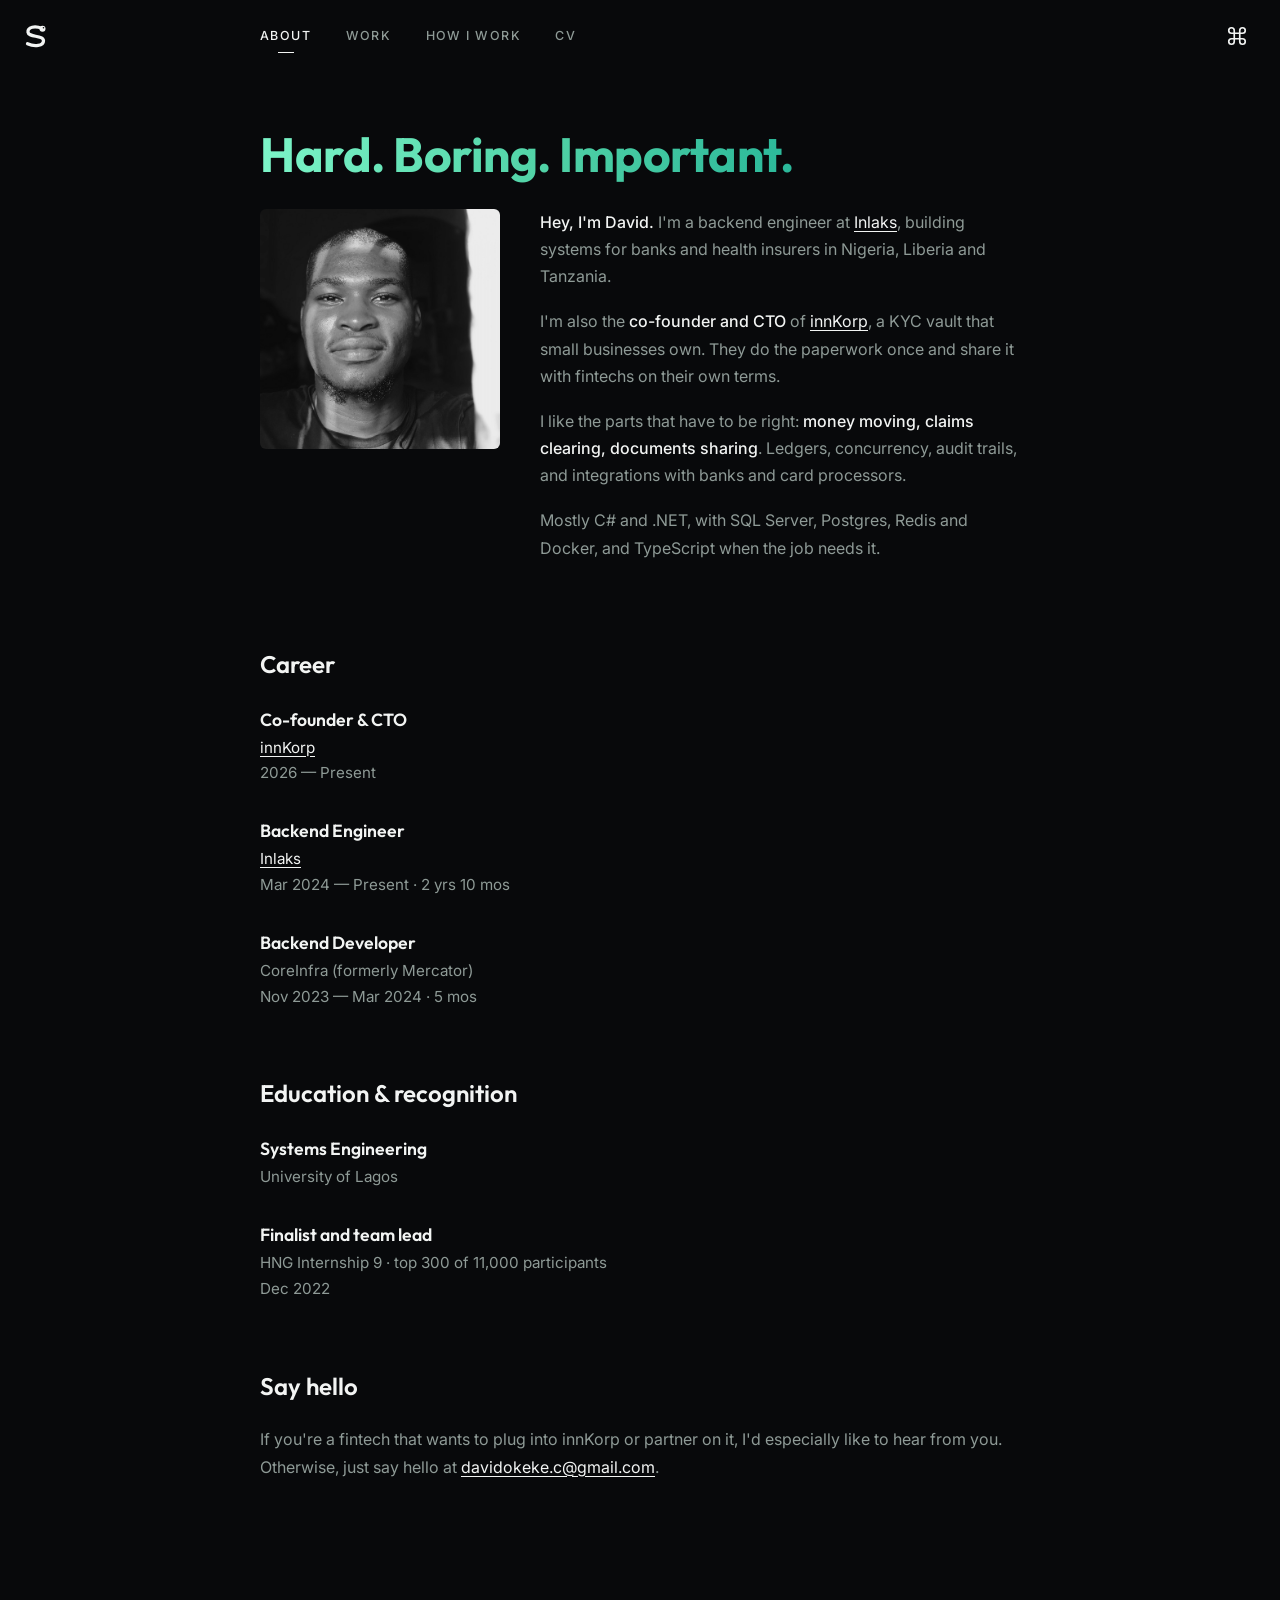
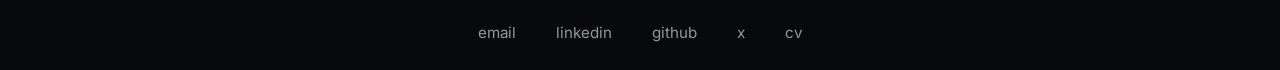
==== about/index.html @ 4d6401d3 "Rebuild the site as a few quiet pages with a command menu Split the single long page into Home, Abou" ====
<!DOCTYPE html>
<html lang="en">

<head>
    <meta charset="utf-8">
    <meta name="viewport" content="width=device-width, initial-scale=1">
    <meta name="author" content="David Okeke">
    <meta name="description" content="About David Okeke: backend engineer at Inlaks and co-founder and CTO of innKorp.">
    <meta name="theme-color" content="#08090b">
    <link rel="canonical" href="https://dcwhitesnake.github.io/about/">
    <meta property="og:type" content="profile">
    <meta property="og:url" content="https://dcwhitesnake.github.io/about/">
    <meta property="og:title" content="About · David Okeke">
    <meta property="og:description" content="Backend engineer at Inlaks. Co-founder and CTO of innKorp.">
    <meta property="og:image" content="https://dcwhitesnake.github.io/img/og-card.png">
    <meta name="twitter:card" content="summary_large_image">
    <meta name="twitter:creator" content="@dc_okeke">
    <link rel="icon" href="/favicon.svg" type="image/svg+xml">
    <link rel="apple-touch-icon" sizes="180x180" href="/apple-touch-icon.png">
    <link rel="icon" type="image/png" sizes="32x32" href="/favicon-32x32.png">
    <link rel="manifest" href="/site.webmanifest">
    <link rel="preconnect" href="https://fonts.googleapis.com">
    <link rel="preconnect" href="https://fonts.gstatic.com" crossorigin>
    <link rel="stylesheet" href="https://fonts.googleapis.com/css2?family=Outfit:wght@500;600;700&family=Inter:wght@400;500;600&family=JetBrains+Mono:wght@400;500&display=swap">
    <link rel="stylesheet" href="/css/styles.css">
    <script src="/js/main.js" defer></script>
    <script data-goatcounter="https://davidokeke.goatcounter.com/count" async src="https://gc.zgo.at/count.js"></script>
    <title>About · David Okeke</title>
</head>

<body>
    <a class="skip" href="#main">Skip to content</a>

    <header class="header">
        <a class="brand" href="/" aria-label="Home">
            <svg viewBox="8 6 52 52" aria-hidden="true"><path d="M44 17C30 11 15 14 16 24.5C17 35 47 30 47 41.5C47 52 29 54 15 47.5" fill="none" stroke="currentColor" stroke-width="6.5" stroke-linecap="round"/><circle cx="45" cy="17.5" r="6" fill="currentColor"/><circle class="brand-eye" cx="47" cy="15.6" r="1.6"/></svg>
        </a>
        <nav class="nav" aria-label="Primary">
            <ul>
                <li><a href="/about/" aria-current="page">About</a></li>
                <li><a href="/work/">Work</a></li>
                <li><a href="/how-i-work/">How I work</a></li>
                <li><a href="/David_Okeke_CV.pdf" data-goatcounter-click="nav-cv">CV</a></li>
            </ul>
        </nav>
        <button class="cmd-button" type="button" aria-label="Open command menu" data-palette-open>
            <svg viewBox="0 0 24 24" aria-hidden="true"><path d="M9 6a3 3 0 1 0-3 3h12a3 3 0 1 0-3-3v12a3 3 0 1 0 3-3H6a3 3 0 1 0 3 3Z"/></svg>
        </button>
    </header>

    <main id="main">
        <article class="page">
            <h1 class="page-title"><span class="gradient">Hard. Boring. Important.</span></h1>

            <div class="intro">
                <img src="/img/profilephoto_1.jpg" width="240" height="240" alt="Portrait of David Okeke">
                <div class="prose">
                    <p><strong>Hey, I'm David.</strong> I'm a backend engineer at <a href="https://www.inlaks.com/">Inlaks</a>, building systems for banks and health insurers in Nigeria, Liberia and Tanzania.</p>
                    <p>I'm also the <strong>co-founder and CTO</strong> of <a href="https://innkorp.com">innKorp</a>, a KYC vault that small businesses own. They do the paperwork once and share it with fintechs on their own terms.</p>
                    <p>I like the parts that have to be right: <strong>money moving, claims clearing, documents sharing</strong>. Ledgers, concurrency, audit trails, and integrations with banks and card processors.</p>
                    <p>Mostly C# and .NET, with SQL Server, Postgres, Redis and Docker, and TypeScript when the job needs it.</p>
                </div>
            </div>

            <h2>Career</h2>
            <ol class="career">
                <li>
                    <h3>Co-founder &amp; CTO</h3>
                    <p><a href="https://innkorp.com">innKorp</a></p>
                    <p>2026 — Present</p>
                </li>
                <li>
                    <h3>Backend Engineer</h3>
                    <p><a href="https://www.inlaks.com/">Inlaks</a></p>
                    <p><span data-from="2024-03">Mar 2024</span> — Present</p>
                </li>
                <li>
                    <h3>Backend Developer</h3>
                    <p>CoreInfra (formerly Mercator)</p>
                    <p><span data-from="2023-11" data-to="2024-03">Nov 2023</span> — Mar 2024</p>
                </li>
            </ol>

            <h2>Education &amp; recognition</h2>
            <ol class="career">
                <li>
                    <h3>Systems Engineering</h3>
                    <p>University of Lagos</p>
                </li>
                <li>
                    <h3>Finalist and team lead</h3>
                    <p>HNG Internship 9 · top 300 of 11,000 participants</p>
                    <p>Dec 2022</p>
                </li>
            </ol>

            <h2>Say hello</h2>
            <div class="prose">
                <p>If you're a fintech that wants to plug into innKorp or partner on it, I'd especially like to hear from you. Otherwise, just say hello at <a href="mailto:davidokeke.c@gmail.com" data-goatcounter-click="contact-email">davidokeke.c@gmail.com</a>.</p>
            </div>
        </article>
    </main>

    <footer class="footer">
        <ul>
            <li><a href="mailto:davidokeke.c@gmail.com" data-goatcounter-click="contact-email">email</a></li>
            <li><a href="https://www.linkedin.com/in/david-okeke-chihurumnanya/" data-goatcounter-click="contact-linkedin">linkedin</a></li>
            <li><a href="https://github.com/DCWhiteSnake" data-goatcounter-click="contact-github">github</a></li>
            <li><a href="https://x.com/dc_okeke" data-goatcounter-click="contact-x">x</a></li>
            <li><a href="/David_Okeke_CV.pdf" data-goatcounter-click="contact-cv">cv</a></li>
        </ul>
    </footer>

    <div class="toast" role="status" aria-live="polite"></div>
</body>

</html>
---- css/styles.css ----
:root {
        color-scheme: dark;
        --bg: #08090b;
        --surface: #111317;
        --surface-2: #181b20;
        --text: #f2f4f3;
        --muted: #8e9a96;
        --faint: #5d6763;
        --border: #23282b;
        --accent: #4fd1a5;
        --accent-2: #7cf5c8;
        --map-dot: #262d2b;
        --gradient: linear-gradient(90deg, #7cf5c8, #4fd1a5 55%, #2bb89a);

        --display: Outfit, Inter, system-ui, sans-serif;
        --sans: Inter, system-ui, -apple-system, "Segoe UI", Roboto, sans-serif;
        --mono: "JetBrains Mono", ui-monospace, Consolas, monospace;
        --ease: cubic-bezier(0.2, 0.7, 0.2, 1);
}

*,
*::before,
*::after {
        box-sizing: border-box;
}

html {
        -webkit-text-size-adjust: 100%;
}

body {
        display: flex;
        flex-direction: column;
        min-height: 100vh;
        min-height: 100svh;
        margin: 0;
        overflow-x: clip;
        background: var(--bg);
        color: var(--text);
        font-family: var(--sans);
        font-size: 16px;
        line-height: 1.7;
        -webkit-font-smoothing: antialiased;
}

a {
        color: inherit;
}

a:focus-visible,
button:focus-visible {
        outline: 2px solid var(--accent);
        outline-offset: 3px;
        border-radius: 4px;
}

img {
        max-width: 100%;
        display: block;
}

code {
        font-family: var(--mono);
        font-size: 0.85em;
}

.skip {
        position: absolute;
        left: 16px;
        top: -60px;
        z-index: 100;
        padding: 8px 14px;
        background: var(--surface);
        border-radius: 8px;
}

.skip:focus {
        top: 12px;
}

/* Header: logo left, nav in the content column, command button right */
.header {
        display: grid;
        grid-template-columns: 1fr minmax(0, 760px) 1fr;
        align-items: center;
        gap: 16px;
        height: 72px;
        padding: 0 24px;
}

.brand {
        justify-self: start;
        display: inline-flex;
        color: var(--text);
}

.brand svg {
        width: 26px;
        height: 26px;
}

.brand-eye {
        fill: var(--bg);
}

.nav ul {
        display: flex;
        flex-wrap: wrap;
        gap: 4px 34px;
        margin: 0;
        padding: 0;
        list-style: none;
}

.nav a {
        position: relative;
        display: inline-block;
        padding: 6px 0;
        color: var(--muted);
        font-size: 0.78rem;
        font-weight: 500;
        letter-spacing: 0.12em;
        text-transform: uppercase;
        text-decoration: none;
        transition: color 0.2s;
}

.nav a:hover {
        color: var(--text);
}

.nav a[aria-current="page"] {
        color: var(--text);
}

.nav a[aria-current="page"]::after {
        content: "";
        position: absolute;
        left: 50%;
        bottom: 0;
        width: 16px;
        height: 1px;
        background: var(--text);
        transform: translateX(-50%);
}

.cmd-button {
        justify-self: end;
        display: grid;
        place-items: center;
        width: 38px;
        height: 38px;
        padding: 0;
        color: var(--text);
        background: none;
        border: 0;
        border-radius: 8px;
        cursor: pointer;
        transition: background-color 0.2s;
}

.cmd-button:hover {
        background: var(--surface-2);
}

.cmd-button svg {
        width: 22px;
        height: 22px;
        fill: none;
        stroke: currentColor;
        stroke-width: 1.8;
}

/* Page column */
main {
        flex: 1;
        width: 100%;
        max-width: 808px;
        margin: 0 auto;
        padding: 0 24px;
}

.page {
        padding: 56px 0 96px;
}

.page-title {
        margin: 0 0 28px;
        font-family: var(--display);
        font-size: clamp(2.2rem, 6vw, 3rem);
        font-weight: 700;
        line-height: 1.1;
        letter-spacing: -0.01em;
}

.gradient {
        background: var(--gradient);
        -webkit-background-clip: text;
        background-clip: text;
        color: transparent;
}

.lead {
        max-width: 60ch;
        margin: 0 0 20px;
        color: var(--muted);
}

.lead strong,
.prose strong {
        color: var(--text);
        font-weight: 500;
}

h2 {
        margin: 64px 0 20px;
        font-family: var(--display);
        font-size: 1.5rem;
        font-weight: 600;
}

/* Home */
.home {
        position: relative;
        display: flex;
        flex-direction: column;
        justify-content: center;
        min-height: calc(100svh - 72px - 72px);
        padding-bottom: 40px;
}

.home h1 {
        margin: 0;
        font-family: var(--display);
        font-size: clamp(2.6rem, 8vw, 3.4rem);
        font-weight: 700;
        line-height: 1.1;
        letter-spacing: -0.01em;
}

.home-role {
        margin: 18px 0 0;
        font-size: 1.05rem;
}

.home-role a {
        text-decoration-thickness: 1px;
        text-underline-offset: 4px;
}

.home-line {
        max-width: 46ch;
        margin: 6px 0 0;
        color: var(--muted);
        font-size: 1.05rem;
}

.start {
        display: inline-flex;
        align-items: center;
        gap: 6px;
        margin-top: 34px;
        padding: 0;
        color: var(--text);
        background: none;
        border: 0;
        font: inherit;
        font-weight: 600;
        cursor: pointer;
}

.start kbd {
        padding: 1px 6px;
        color: var(--bg);
        background: var(--muted);
        border-radius: 4px;
        font-family: var(--mono);
        font-size: 0.85rem;
        font-weight: 500;
}

.start svg {
        width: 16px;
        height: 16px;
        fill: none;
        stroke: currentColor;
        stroke-width: 2;
        transition: transform 0.3s var(--ease);
}

.start:hover svg {
        transform: translateX(4px);
}

.start .touch {
        display: none;
}

@media (hover: none) {
        .start .keys {
                display: none;
        }

        .start .touch {
                display: inline;
        }
}

/* the snake: small, quiet, and only on the home page */
.snake {
        position: fixed;
        inset: 0;
        z-index: -1;
        width: 100%;
        height: 100%;
        pointer-events: none;
}

/* About */
.intro {
        display: grid;
        grid-template-columns: 240px 1fr;
        gap: 40px;
        align-items: start;
}

.intro img {
        width: 240px;
        height: 240px;
        object-fit: cover;
        border-radius: 6px;
        filter: grayscale(1);
}

.prose p {
        margin: 0 0 18px;
        color: var(--muted);
}

.prose a {
        color: var(--text);
        text-underline-offset: 3px;
}

.career {
        margin: 0;
        padding: 0;
        list-style: none;
}

.career li {
        margin-bottom: 30px;
}

.career h3 {
        margin: 0;
        font-family: var(--display);
        font-size: 1.1rem;
        font-weight: 600;
}

.career p {
        margin: 0;
        color: var(--muted);
        font-size: 0.95rem;
}

.career a {
        color: var(--text);
        text-underline-offset: 3px;
}

/* Work */
.work-grid {
        margin-top: 40px;
        display: grid;
        grid-template-columns: 1fr 300px;
        gap: 48px;
        align-items: start;
}

.builds {
        margin: 0;
        padding: 0;
        list-style: none;
}

.build {
        padding: 22px 0 24px;
        border-top: 1px solid var(--border);
}

.build:first-child {
        padding-top: 0;
        border-top: 0;
}

.build-where {
        margin: 0 0 4px;
        color: var(--faint);
        font-family: var(--mono);
        font-size: 0.75rem;
        transition: color 0.3s;
}

.build h3 {
        margin: 0 0 6px;
        font-family: var(--display);
        font-size: 1.35rem;
        font-weight: 600;
}

.build h3 a {
        text-underline-offset: 4px;
}

.build p {
        margin: 0;
        color: var(--muted);
}

.build-stat {
        margin-top: 12px !important;
        font-size: 0.9rem;
}

.build-stat strong {
        margin-right: 6px;
        color: var(--text);
        font-family: var(--display);
        font-size: 1.35rem;
        font-weight: 600;
}

.build.is-active .build-where {
        color: var(--accent);
}

.map {
        position: sticky;
        top: 32px;
        margin: 0;
}

.map svg {
        width: 100%;
        height: auto;
        overflow: visible;
}

.map .dot {
        fill: var(--map-dot);
}

.map .land path {
        fill: url(#dots);
        stroke: var(--border);
        stroke-width: 1.5;
}

.map .arc {
        fill: none;
        stroke: var(--accent);
        stroke-width: 2;
        stroke-dasharray: 4 7;
        opacity: 0.5;
}

.pin {
        cursor: pointer;
}

.pin-glow {
        fill: var(--accent);
        opacity: 0;
        transition: opacity 0.4s;
}

.pin-ring {
        fill: none;
        stroke: var(--accent);
        stroke-width: 2;
        opacity: 0.6;
}

.pin-core {
        fill: var(--accent);
}

.pin text {
        fill: var(--muted);
        font-family: var(--mono);
        font-size: 20px;
        transition: fill 0.3s;
}

.pin.is-active .pin-glow {
        opacity: 0.18;
}

.pin.is-active text {
        fill: var(--text);
}

.stack-line {
        margin: 32px 0 0;
        padding-top: 22px;
        border-top: 1px solid var(--border);
        color: var(--muted);
        font-size: 0.95rem;
}

/* How I work: the guide mock */
.mock {
        margin-top: 40px;
        overflow: hidden;
        background: var(--surface);
        border: 1px solid var(--border);
        border-radius: 10px;
        font-size: 0.85rem;
}

.mock-title {
        margin: 0;
        padding: 12px 18px;
        border-bottom: 1px solid var(--border);
        color: var(--muted);
        font-family: var(--mono);
        font-size: 0.75rem;
}

.guide-body {
        display: grid;
        grid-template-columns: 190px 1fr;
}

.guide-toc {
        margin: 0;
        padding: 16px 0;
        border-right: 1px solid var(--border);
        list-style: none;
        counter-reset: toc;
}

.guide-toc li {
        padding: 3px 18px;
        color: var(--muted);
        counter-increment: toc;
}

.guide-toc li::before {
        content: counter(toc) ".";
        display: inline-block;
        width: 24px;
        color: var(--faint);
        font-family: var(--mono);
        font-size: 0.75rem;
}

.guide-toc li.is-here {
        color: var(--text);
        font-weight: 600;
        box-shadow: inset 2px 0 0 var(--accent);
}

.guide-page {
        padding: 16px 20px 20px;
}

.guide-page p {
        margin: 0 0 10px;
        color: var(--muted);
}

.guide-page ol {
        margin: 0 0 12px;
        padding-left: 20px;
        color: var(--muted);
}

.guide-page code {
        padding: 1px 6px;
        color: var(--text);
        background: var(--surface-2);
        border-radius: 4px;
}

.mock-h {
        color: var(--text) !important;
        font-family: var(--display);
        font-size: 1.05rem;
        font-weight: 600;
}

.mock-note {
        padding: 10px 14px;
        border-left: 2px solid var(--accent);
        background: color-mix(in srgb, var(--accent) 7%, transparent);
        border-radius: 0 6px 6px 0;
}

.mock-caption {
        margin-top: 10px;
        color: var(--faint);
        font-family: var(--mono);
        font-size: 0.75rem;
        text-align: right;
}

/* Footer */
.footer {
        padding: 24px;
}

.footer ul {
        display: flex;
        flex-wrap: wrap;
        justify-content: center;
        gap: 8px 40px;
        margin: 0;
        padding: 0;
        list-style: none;
}

.footer a {
        color: var(--muted);
        font-size: 0.95rem;
        text-decoration: none;
        transition: color 0.2s;
}

.footer a:hover {
        color: var(--text);
}

/* Command menu */
.palette {
        position: fixed;
        inset: 0;
        z-index: 80;
        display: none;
        align-items: flex-start;
        justify-content: center;
        padding: 14vh 16px 16px;
        background: rgba(0, 0, 0, 0.6);
        backdrop-filter: blur(6px);
}

.palette.is-open {
        display: flex;
}

.palette-box {
        width: 100%;
        max-width: 600px;
        overflow: hidden;
        background: var(--surface);
        border: 1px solid var(--border);
        border-radius: 12px;
        box-shadow: 0 30px 80px -20px rgba(0, 0, 0, 0.8);
}

.palette input {
        width: 100%;
        padding: 18px 20px;
        color: var(--text);
        background: none;
        border: 0;
        border-bottom: 1px solid var(--border);
        font: inherit;
        outline: none;
}

.palette input::placeholder {
        color: var(--faint);
}

.palette ul {
        max-height: 50vh;
        margin: 0;
        padding: 8px;
        overflow-y: auto;
        list-style: none;
}

.palette .group {
        padding: 10px 12px 4px;
        color: var(--faint);
        font-size: 0.72rem;
        letter-spacing: 0.1em;
        text-transform: uppercase;
}

.palette .item {
        display: flex;
        justify-content: space-between;
        gap: 12px;
        padding: 10px 12px;
        color: var(--muted);
        border-radius: 8px;
        cursor: pointer;
}

.palette .item[aria-selected="true"] {
        color: var(--text);
        background: var(--surface-2);
}

.palette .hint {
        color: var(--faint);
        font-family: var(--mono);
        font-size: 0.75rem;
}

.palette .empty {
        padding: 14px 12px;
        color: var(--faint);
}

/* Toast, for the easter egg and copied email */
.toast {
        position: fixed;
        left: 50%;
        bottom: 24px;
        z-index: 90;
        padding: 10px 18px;
        color: var(--text);
        background: var(--surface-2);
        border: 1px solid var(--border);
        border-radius: 999px;
        font-family: var(--mono);
        font-size: 0.85rem;
        opacity: 0;
        transform: translate(-50%, 200%);
        transition: transform 0.5s var(--ease), opacity 0.3s;
        pointer-events: none;
}

.toast.is-on {
        opacity: 1;
        transform: translate(-50%, 0);
}

/* Narrow screens */
@media (max-width: 860px) {
        .header {
                grid-template-columns: auto 1fr auto;
                height: auto;
                padding: 16px;
        }

        .nav {
                grid-column: 1 / -1;
                grid-row: 2;
                overflow-x: auto;
        }

        .nav ul {
                flex-wrap: nowrap;
                gap: 24px;
        }

        .nav a {
                white-space: nowrap;
        }

        main {
                padding: 0 16px;
        }

        .page {
                padding-top: 32px;
        }

        .home {
                min-height: calc(100svh - 110px - 72px);
        }

        .intro,
        .work-grid {
                grid-template-columns: 1fr;
        }

        .intro img {
                width: 160px;
                height: 160px;
        }

        .map {
                position: static;
                order: -1;
                max-width: 280px;
        }

        .guide-body {
                grid-template-columns: 1fr;
        }

        .guide-toc {
                display: flex;
                flex-wrap: wrap;
                gap: 2px 4px;
                padding: 10px;
                border-right: 0;
                border-bottom: 1px solid var(--border);
        }

        .guide-toc li {
                padding: 2px 8px;
        }

        .footer ul {
                gap: 8px 24px;
        }
}

@media (prefers-reduced-motion: reduce) {
        *,
        *::before,
        *::after {
                transition-duration: 0.001ms !important;
                animation-duration: 0.001ms !important;
        }
}
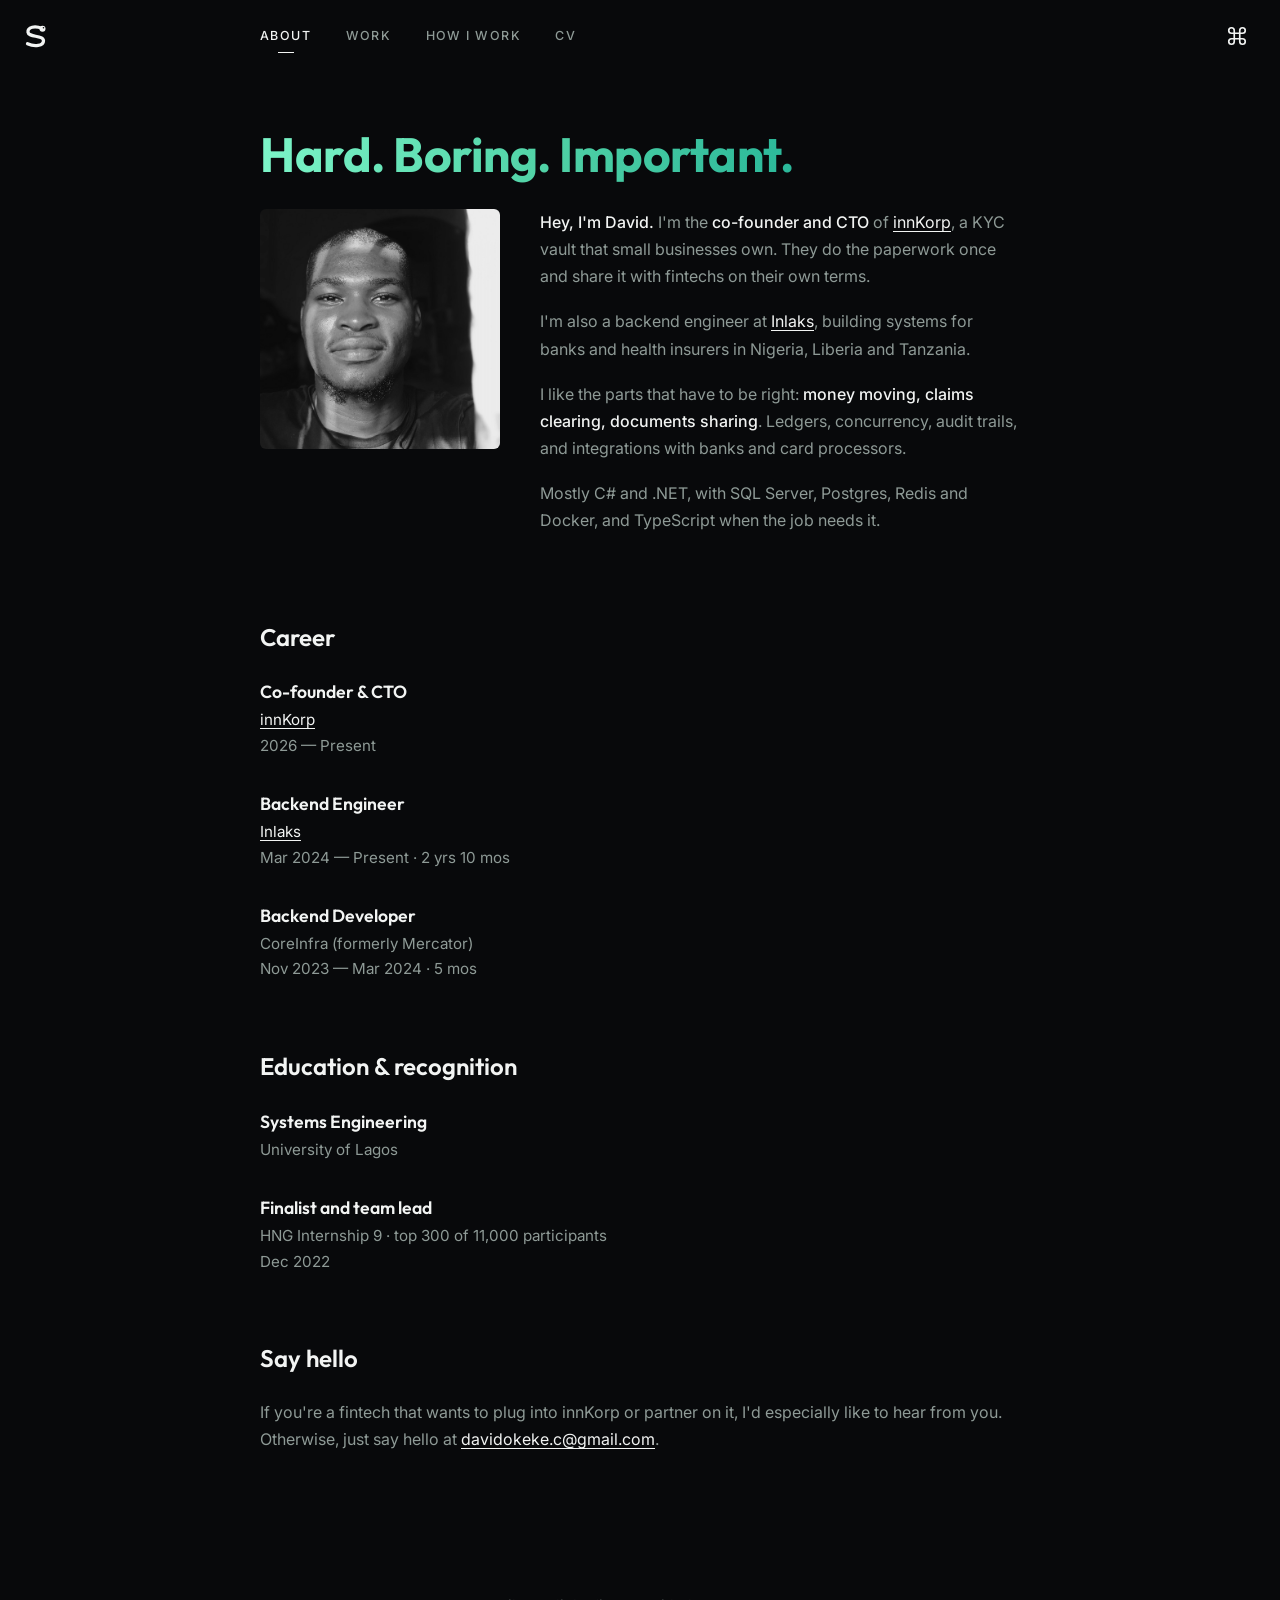
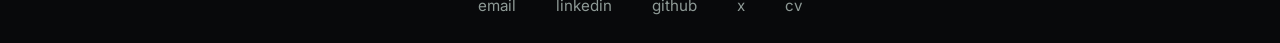
==== commit 90bf16e8: "Lead with innKorp on the home and about pages Put the company first and the Inlaks role second in th" ====
--- a/about/index.html
+++ b/about/index.html
@@ -5,13 +5,13 @@
     <meta charset="utf-8">
     <meta name="viewport" content="width=device-width, initial-scale=1">
     <meta name="author" content="David Okeke">
-    <meta name="description" content="About David Okeke: backend engineer at Inlaks and co-founder and CTO of innKorp.">
+    <meta name="description" content="About David Okeke: co-founder and CTO of innKorp, and backend engineer at Inlaks.">
     <meta name="theme-color" content="#08090b">
     <link rel="canonical" href="https://dcwhitesnake.github.io/about/">
     <meta property="og:type" content="profile">
     <meta property="og:url" content="https://dcwhitesnake.github.io/about/">
     <meta property="og:title" content="About · David Okeke">
-    <meta property="og:description" content="Backend engineer at Inlaks. Co-founder and CTO of innKorp.">
+    <meta property="og:description" content="Co-founder and CTO of innKorp. Backend engineer at Inlaks.">
     <meta property="og:image" content="https://dcwhitesnake.github.io/img/og-card.png">
     <meta name="twitter:card" content="summary_large_image">
     <meta name="twitter:creator" content="@dc_okeke">
@@ -55,8 +55,8 @@
             <div class="intro">
                 <img src="/img/profilephoto_1.jpg" width="240" height="240" alt="Portrait of David Okeke">
                 <div class="prose">
-                    <p><strong>Hey, I'm David.</strong> I'm a backend engineer at <a href="https://www.inlaks.com/">Inlaks</a>, building systems for banks and health insurers in Nigeria, Liberia and Tanzania.</p>
-                    <p>I'm also the <strong>co-founder and CTO</strong> of <a href="https://innkorp.com">innKorp</a>, a KYC vault that small businesses own. They do the paperwork once and share it with fintechs on their own terms.</p>
+                    <p><strong>Hey, I'm David.</strong> I'm the <strong>co-founder and CTO</strong> of <a href="https://innkorp.com">innKorp</a>, a KYC vault that small businesses own. They do the paperwork once and share it with fintechs on their own terms.</p>
+                    <p>I'm also a backend engineer at <a href="https://www.inlaks.com/">Inlaks</a>, building systems for banks and health insurers in Nigeria, Liberia and Tanzania.</p>
                     <p>I like the parts that have to be right: <strong>money moving, claims clearing, documents sharing</strong>. Ledgers, concurrency, audit trails, and integrations with banks and card processors.</p>
                     <p>Mostly C# and .NET, with SQL Server, Postgres, Redis and Docker, and TypeScript when the job needs it.</p>
                 </div>
